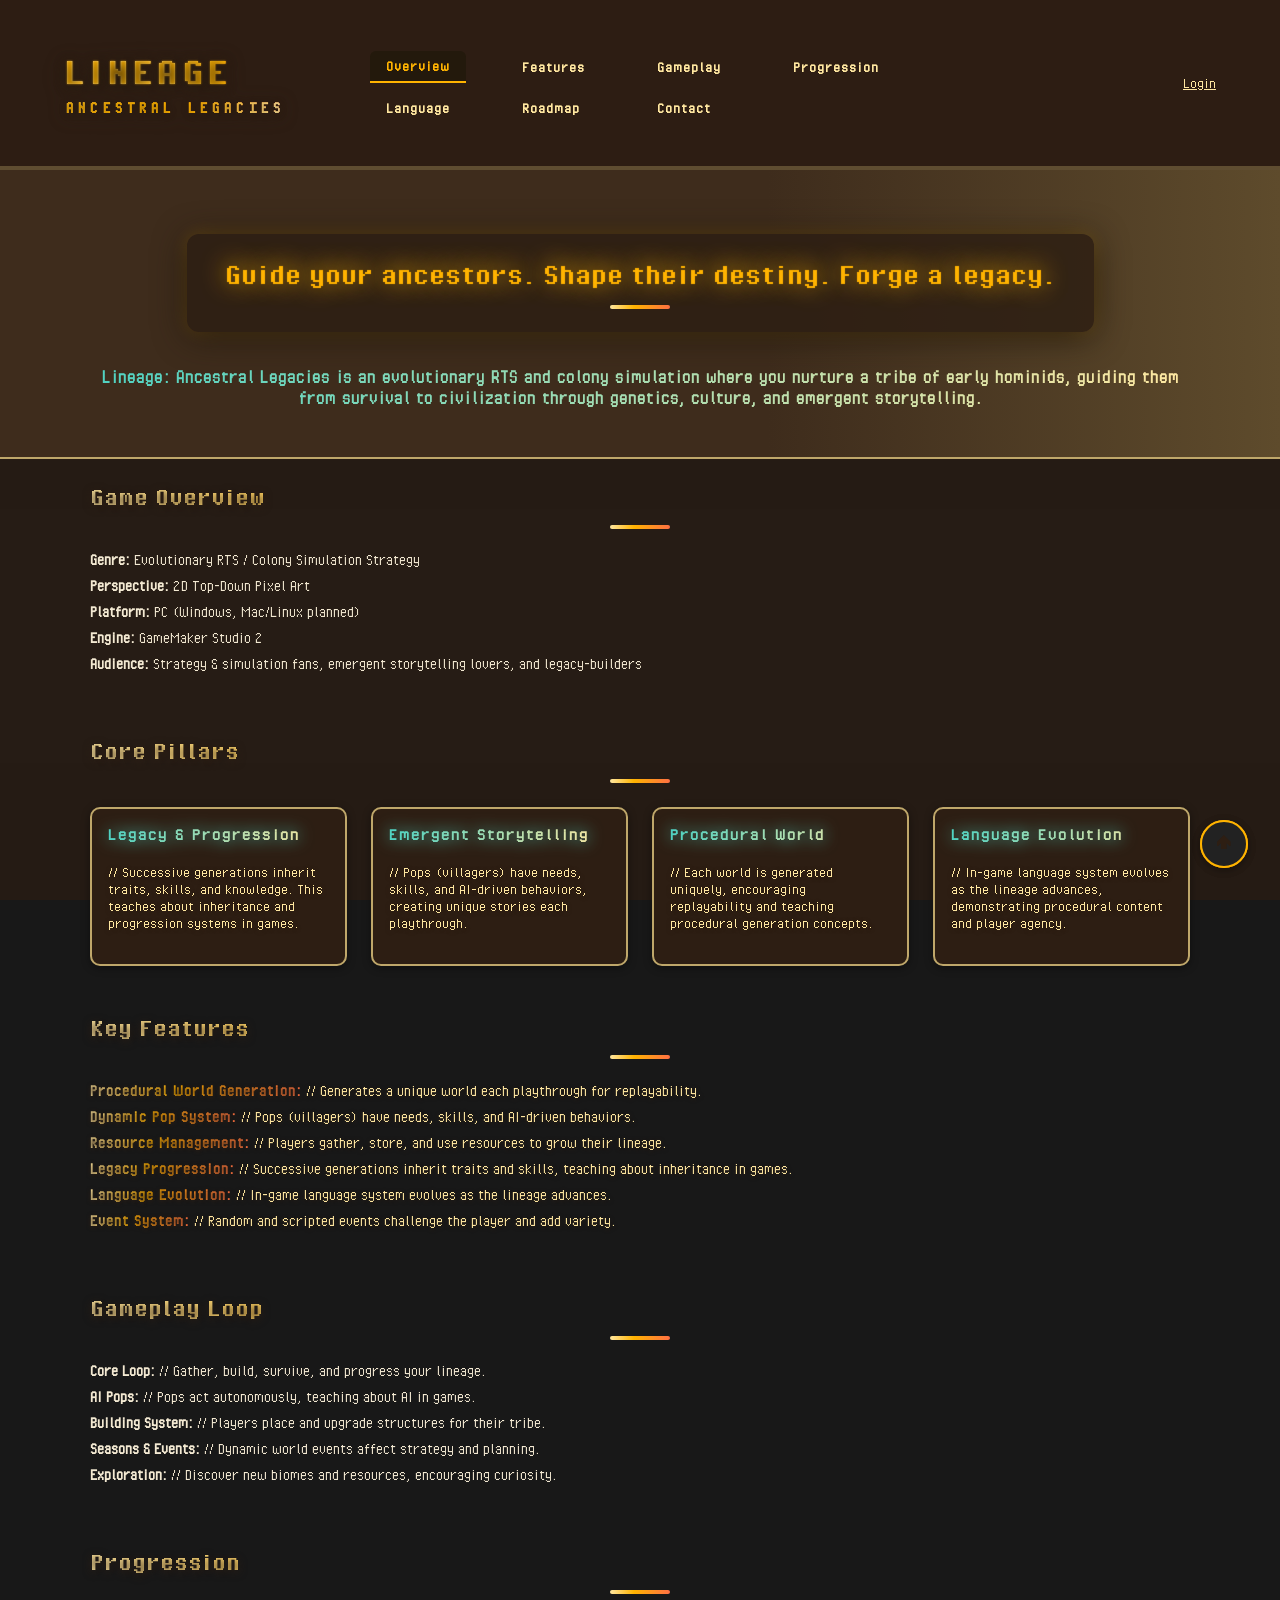
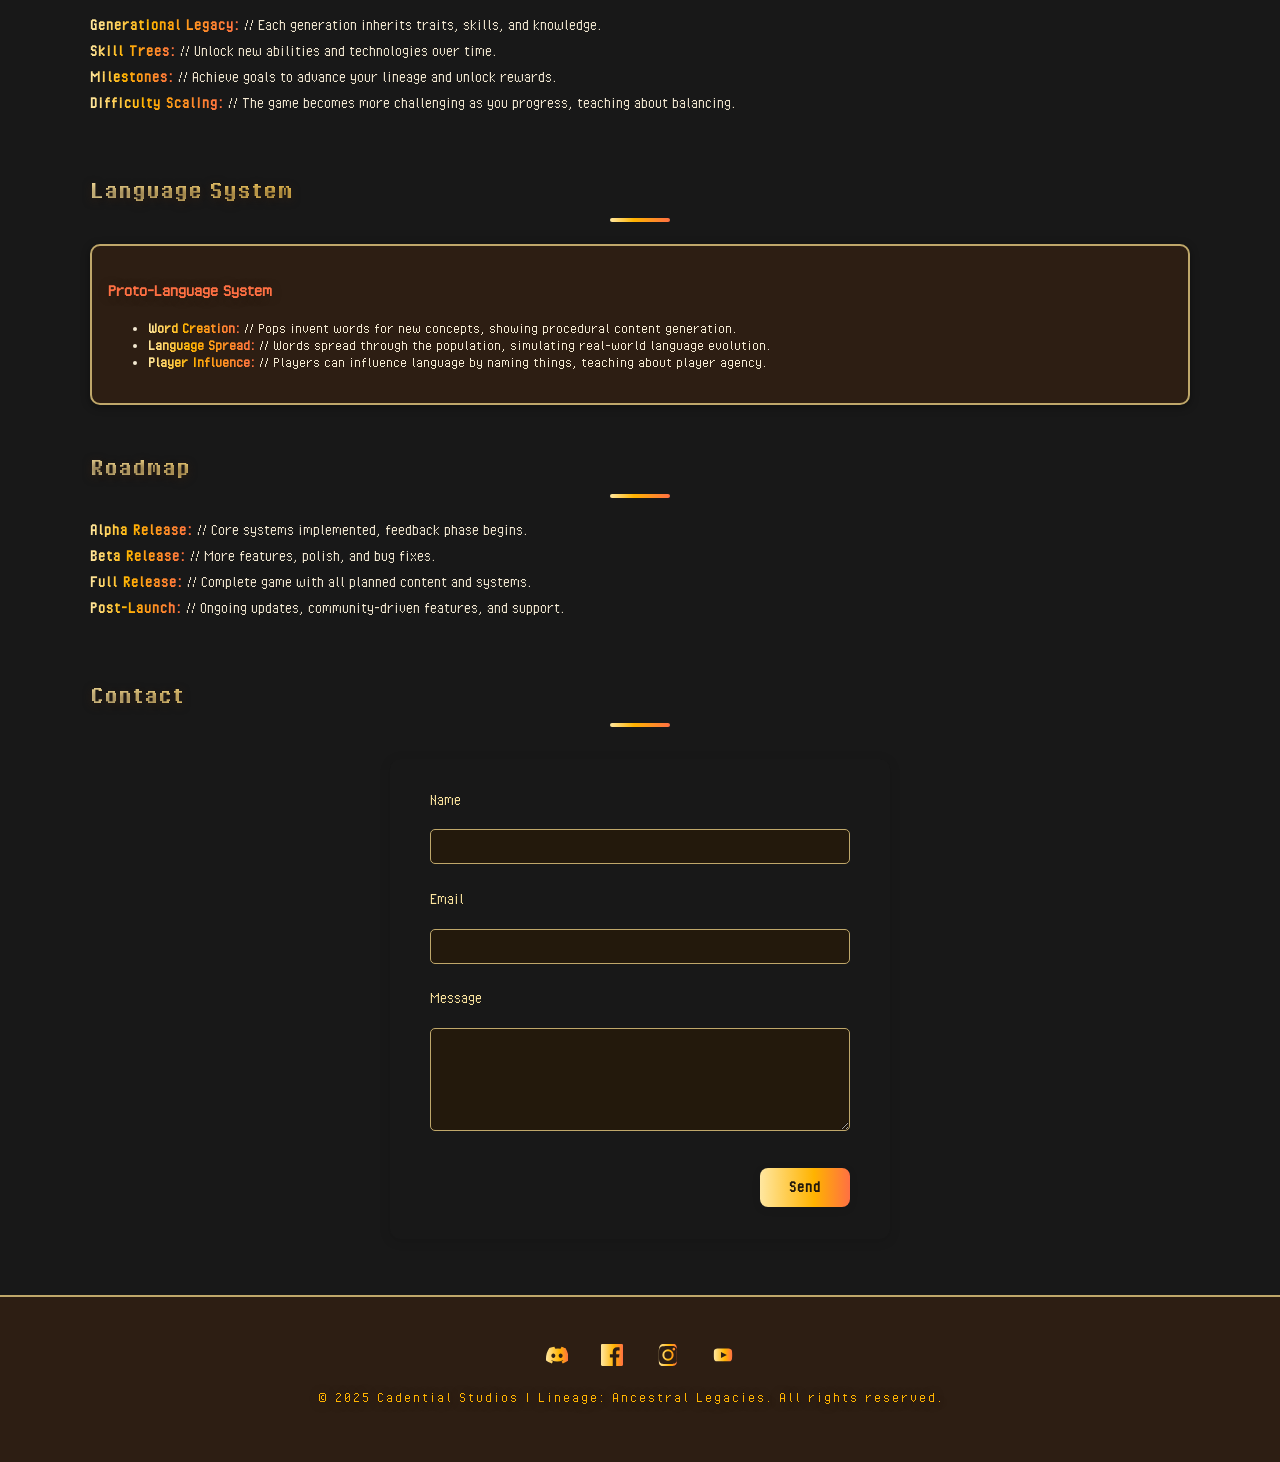
==== index.html @ dfd5a1bc "first commit" ====
<!DOCTYPE html>
<html lang="en">
<head>
    <meta charset="UTF-8">
    <meta name="viewport" content="width=device-width, initial-scale=1.0">
    <title>Lineage: Ancestral Legacies</title>
    <link rel="icon" type="image/x-icon" href="icon.ico">
    <link rel="stylesheet" href="style.css">
    <!-- All fonts are now loaded from the local fonts folder only. Removed Google Fonts. -->
    <!--
      @font-face rules in style.css load PixelOperator, PixelOperator-Bold, PixelOperatorMono, and PixelOperatorMono-Bold from /fonts/.
      No external fonts are used for consistency and offline support.
    -->
</head>
<body>
    <header>
        <div class="container header-flex header-animate" id="header-animate">
            <button id="nav-toggle" aria-label="Toggle navigation" class="nav-toggle header-animate-stagger" tabindex="0" style="display:none;">
                <span class="nav-toggle-bar"></span>
                <span class="nav-toggle-bar"></span>
                <span class="nav-toggle-bar"></span>
            </button>
            <h1 class="site-title-advanced header-animate-stagger">
                <span class="site-title-main">Lineage</span>
                <span class="site-title-sub">Ancestral Legacies</span>
            </h1>
            <nav id="main-nav" class="header-animate-stagger">
                <a href="index.html" id="nav-overview">Overview</a>
                <a href="features.html" id="nav-features">Features</a>
                <a href="gameplay.html" id="nav-gameplay">Gameplay</a>
                <a href="progression.html" id="nav-progression">Progression</a>
                <a href="language.html" id="nav-language">Language</a>
                <a href="roadmap.html" id="nav-roadmap">Roadmap</a>
                <a href="contact.html" id="nav-contact">Contact</a>
                <a href="admin.html" id="nav-admin" class="nav-link">Admin Center</a>
            </nav>
            <!-- Login/Account button, updated by JS based on session -->
            <div id="login-area" class="header-animate-stagger" style="margin-left:auto;"></div>
        </div>
    </header>
    <main>
        <section id="hero">
            <div class="container">
                <h2>Guide your ancestors. Shape their destiny. Forge a legacy.</h2>
                <p class="elevator-pitch">Lineage: Ancestral Legacies is an evolutionary RTS and colony simulation where you nurture a tribe of early hominids, guiding them from survival to civilization through genetics, culture, and emergent storytelling.</p>
            </div>
        </section>
        <section id="overview">
            <div class="container">
                <h2>Game Overview</h2>
                <ul class="game-info">
                    <li><strong>Genre:</strong> Evolutionary RTS / Colony Simulation Strategy</li>
                    <li><strong>Perspective:</strong> 2D Top-Down Pixel Art</li>
                    <li><strong>Platform:</strong> PC (Windows, Mac/Linux planned)</li>
                    <li><strong>Engine:</strong> GameMaker Studio 2</li>
                    <li><strong>Audience:</strong> Strategy & simulation fans, emergent storytelling lovers, and legacy-builders</li>
                </ul>
            </div>
        </section>
        <section id="pillars">
            <div class="container">
                <h2>Core Pillars</h2>
                <div class="pillars">
                    <div class="pillar">
                        <h3>Legacy & Progression</h3>
                        <p>// Successive generations inherit traits, skills, and knowledge. This teaches about inheritance and progression systems in games.</p>
                    </div>
                    <div class="pillar">
                        <h3>Emergent Storytelling</h3>
                        <p>// Pops (villagers) have needs, skills, and AI-driven behaviors, creating unique stories each playthrough.</p>
                    </div>
                    <div class="pillar">
                        <h3>Procedural World</h3>
                        <p>// Each world is generated uniquely, encouraging replayability and teaching procedural generation concepts.</p>
                    </div>
                    <div class="pillar">
                        <h3>Language Evolution</h3>
                        <p>// In-game language system evolves as the lineage advances, demonstrating procedural content and player agency.</p>
                    </div>
                </div>
            </div>
        </section>
        <section id="features-summary">
            <div class="container">
                <h2>Key Features</h2>
                <ul class="features-list">
                    <li><strong>Procedural World Generation:</strong> // Generates a unique world each playthrough for replayability.</li>
                    <li><strong>Dynamic Pop System:</strong> // Pops (villagers) have needs, skills, and AI-driven behaviors.</li>
                    <li><strong>Resource Management:</strong> // Players gather, store, and use resources to grow their lineage.</li>
                    <li><strong>Legacy Progression:</strong> // Successive generations inherit traits and skills, teaching about inheritance in games.</li>
                    <li><strong>Language Evolution:</strong> // In-game language system evolves as the lineage advances.</li>
                    <li><strong>Event System:</strong> // Random and scripted events challenge the player and add variety.</li>
                </ul>
            </div>
        </section>
        <section id="gameplay-summary">
            <div class="container">
                <h2>Gameplay Loop</h2>
                <ul class="game-info">
                    <li><strong>Core Loop:</strong> // Gather, build, survive, and progress your lineage.</li>
                    <li><strong>AI Pops:</strong> // Pops act autonomously, teaching about AI in games.</li>
                    <li><strong>Building System:</strong> // Players place and upgrade structures for their tribe.</li>
                    <li><strong>Seasons & Events:</strong> // Dynamic world events affect strategy and planning.</li>
                    <li><strong>Exploration:</strong> // Discover new biomes and resources, encouraging curiosity.</li>
                </ul>
            </div>
        </section>
        <section id="progression-summary">
            <div class="container">
                <h2>Progression</h2>
                <ul class="progression-list">
                    <li><strong>Generational Legacy:</strong> // Each generation inherits traits, skills, and knowledge.</li>
                    <li><strong>Skill Trees:</strong> // Unlock new abilities and technologies over time.</li>
                    <li><strong>Milestones:</strong> // Achieve goals to advance your lineage and unlock rewards.</li>
                    <li><strong>Difficulty Scaling:</strong> // The game becomes more challenging as you progress, teaching about balancing.</li>
                </ul>
            </div>
        </section>
        <section id="language-summary">
            <div class="container">
                <h2>Language System</h2>
                <div id="language-demo">
                    <h3>Proto-Language System</h3>
                    <ul id="proto-words-list">
                        <li><strong>Word Creation:</strong> // Pops invent words for new concepts, showing procedural content generation.</li>
                        <li><strong>Language Spread:</strong> // Words spread through the population, simulating real-world language evolution.</li>
                        <li><strong>Player Influence:</strong> // Players can influence language by naming things, teaching about player agency.</li>
                    </ul>
                </div>
            </div>
        </section>
        <section id="roadmap-summary">
            <div class="container">
                <h2>Roadmap</h2>
                <ul class="roadmap-list">
                    <li><strong>Alpha Release:</strong> // Core systems implemented, feedback phase begins.</li>
                    <li><strong>Beta Release:</strong> // More features, polish, and bug fixes.</li>
                    <li><strong>Full Release:</strong> // Complete game with all planned content and systems.</li>
                    <li><strong>Post-Launch:</strong> // Ongoing updates, community-driven features, and support.</li>
                </ul>
            </div>
        </section>
        <section id="contact-summary">
            <div class="container">
                <h2>Contact</h2>
                <form class="contact-form" method="POST" enctype="multipart/form-data" autocomplete="on">
                    <!-- The action is now handled by JS for AJAX submission. -->
                    <label for="name">Name</label>
                    <input type="text" id="name" name="name" required>
                    <label for="email">Email</label>
                    <input type="email" id="email" name="email" required>
                    <label for="message">Message</label>
                    <textarea id="message" name="message" rows="5" required></textarea>
                    <button type="submit">Send</button>
                </form>
                <!-- Thank you message will be injected here by JS -->
            </div>
        </section>
    </main>
    <!--
        The main page now shows a summary of all sections for easy overview and navigation.
        Each section is commented for learning, and links to full details are in the nav bar.
    -->
    <footer>
        <div class="container">
            <div class="social-row">
                <a href="https://discord.gg/" class="social-btn" title="Discord" target="_blank" rel="noopener">
                    <svg viewBox="0 0 24 24" class="social-icon"><defs><linearGradient id="grad1" x1="0%" y1="0%" x2="100%" y2="0%"><stop offset="0%" stop-color="#ffe7a0"/><stop offset="60%" stop-color="#ffb300"/><stop offset="100%" stop-color="#ff7043"/></linearGradient></defs><path fill="url(#grad1)" d="M20.317 4.369A19.791 19.791 0 0 0 16.885 3.1a.074.074 0 0 0-.079.037c-.34.607-.719 1.396-.984 2.013a18.524 18.524 0 0 0-5.59 0 12.51 12.51 0 0 0-.995-2.013.077.077 0 0 0-.079-.037A19.736 19.736 0 0 0 3.677 4.369a.069.069 0 0 0-.032.027C.533 9.09-.32 13.579.099 18.021a.082.082 0 0 0 .031.056c2.104 1.548 4.13 2.489 6.122 3.115a.077.077 0 0 0 .084-.027c.472-.65.893-1.34 1.248-2.066a.076.076 0 0 0-.041-.104c-.671-.253-1.31-.558-1.927-.892a.077.077 0 0 1-.008-.128c.13-.098.26-.2.384-.304a.074.074 0 0 1 .077-.01c4.053 1.852 8.428 1.852 12.444 0a.075.075 0 0 1 .078.009c.124.104.254.206.384.304a.077.077 0 0 1-.006.128 12.298 12.298 0 0 1-1.928.892.076.076 0 0 0-.04.105c.36.726.78 1.416 1.247 2.066a.076.076 0 0 0 .084.028c1.993-.626 4.019-1.567 6.123-3.115a.077.077 0 0 0 .03-.055c.5-5.177-.838-9.637-3.285-13.625a.061.061 0 0 0-.03-.028zM8.02 15.331c-1.183 0-2.157-1.085-2.157-2.419 0-1.333.955-2.418 2.157-2.418 1.21 0 2.175 1.094 2.157 2.418 0 1.334-.955 2.419-2.157 2.419zm7.974 0c-1.183 0-2.157-1.085-2.157-2.419 0-1.333.955-2.418 2.157-2.418 1.21 0 2.175 1.094 2.157 2.418 0 1.334-.947 2.419-2.157 2.419z"/></svg>
                </a>
                <a href="https://facebook.com/" class="social-btn" title="Facebook" target="_blank" rel="noopener">
                    <svg viewBox="0 0 24 24" class="social-icon"><defs><linearGradient id="gradfb" x1="0%" y1="0%" x2="100%" y2="0%"><stop offset="0%" stop-color="#ffe7a0"/><stop offset="60%" stop-color="#ffb300"/><stop offset="100%" stop-color="#ff7043"/></linearGradient></defs><path fill="url(#gradfb)" d="M22.675 0h-21.35C.595 0 0 .592 0 1.326v21.348C0 23.408.595 24 1.325 24h11.495v-9.294H9.692v-3.622h3.128V8.413c0-3.1 1.893-4.788 4.659-4.788 1.325 0 2.463.099 2.797.143v3.24l-1.918.001c-1.504 0-1.797.715-1.797 1.763v2.313h3.587l-.467 3.622h-3.12V24h6.116C23.406 24 24 23.408 24 22.674V1.326C24 .592 23.406 0 22.675 0"/></svg>
                </a>
                <a href="https://instagram.com/" class="social-btn" title="Instagram" target="_blank" rel="noopener">
                    <svg viewBox="0 0 24 24" class="social-icon"><defs><linearGradient id="gradig" x1="0%" y1="0%" x2="100%" y2="0%"><stop offset="0%" stop-color="#ffe7a0"/><stop offset="60%" stop-color="#ffb300"/><stop offset="100%" stop-color="#ff7043"/></linearGradient></defs><path fill="url(#gradig)" d="M12 2.163c3.204 0 3.584.012 4.85.07 1.366.062 2.633.334 3.608 1.308.974.974 1.246 2.242 1.308 3.608.058 1.266.069 1.646.069 4.85s-.012 3.584-.07 4.85c-.062 1.366-.334 2.633-1.308 3.608-.974.974-2.242 1.246-3.608 1.308-1.266.058-1.646.069-4.85.069s-3.584-.012-4.85-.07c-1.366-.062-2.633-.334-3.608-1.308-.974-.974-1.246-2.242-1.308-3.608C2.175 15.647 2.163 15.267 2.163 12s.012-3.584.07-4.85c.058-1.366.291-2.394 1.271-3.374.98-.98 2.092-1.213 3.374-1.271C8.416 2.175 8.796 2.163 12 2.163zm0-2.163C8.741 0 8.332.014 7.052.072 5.771.13 4.659.363 3.678 1.344c-.98.98-1.213 2.092-1.271 3.374C2.014 5.741 2 6.151 2 12c0 5.849.014 6.259.072 7.539.058 1.282.291 2.394 1.271 3.374.98.98 2.092 1.213 3.374 1.271C8.259 23.986 8.669 24 12 24s3.741-.014 4.921-.072c1.282-.058 2.394-.291 3.374-1.271.98-.98 1.213-2.092 1.271-3.374.058-1.28.072-1.69.072-7.539 0-5.849-.014-6.259-.072-7.539-.058-1.282-.291-2.394-1.271-3.374-.98-.98-2.092-1.213-3.374-1.271C15.259.014 14.849 0 12 0zm0 5.838a6.162 6.162 0 1 0 0 12.324 6.162 6.162 0 0 0 0-12.324zm0 10.162a3.999 3.999 0 1 1 0-7.998 3.999 3.999 0 0 1 0 7.998zm6.406-11.845a1.44 1.44 0 1 0 0 2.88 1.44 1.44 0 0 0 0-2.88z"/></svg>
                </a>
                <a href="https://youtube.com/" class="social-btn" title="YouTube" target="_blank" rel="noopener">
                    <svg viewBox="0 0 24 24" class="social-icon"><defs><linearGradient id="grad3" x1="0%" y1="0%" x2="100%" y2="0%"><stop offset="0%" stop-color="#ffe7a0"/><stop offset="60%" stop-color="#ffb300"/><stop offset="100%" stop-color="#ff7043"/></linearGradient></defs><path fill="url(#grad3)" d="M21.8 8.001s-.2-1.4-.8-2c-.7-.8-1.5-.8-1.9-.9C16.1 5 12 5 12 5h-.1s-4.1 0-7.1.1c-.4 0-1.2.1-1.9.9-.6.6-.8 2-.8 2S2 9.6 2 11.2v1.6c0 1.6.2 3.2.2 3.2s.2 1.4.8 2c.7.8 1.7.8 2.1.9 1.5.1 6.9.1 6.9.1s4.1 0 7.1-.1c.4 0 1.2-.1 1.9-.9.6-.6.8-2 .8-2s.2-1.6.2-3.2v-1.6c0-1.6-.2-3.2-.2-3.2zM9.8 15.3V8.7l6.4 3.3-6.4 3.3z"/></svg>
                </a>
            </div>
            <p>&copy; 2025 Cadential Studios | Lineage: Ancestral Legacies. All rights reserved. <span id="site-version" class="site-version"></span></p>
        </div>
    </footer>
    <button id="back-to-top" title="Back to top" aria-label="Back to top">
        <span class="back-to-top-arrow">&#8593;</span>
    </button>
    <script src="script.js"></script>
    <script>
    // Redirect subdomains to their respective pages for clean subdomain navigation
    // This allows features.lineagegame.com to go directly to features.html, etc.
    const subdomainMap = {
        'features': 'features.html',
        'gameplay': 'gameplay.html',
        'progression': 'progression.html',
        'language': 'language.html',
        'roadmap': 'roadmap.html'
    };
    const hostParts = window.location.hostname.split('.');
    // Only redirect if on a subdomain (not www or root)
    if (hostParts.length > 2) {
        const sub = hostParts[0].toLowerCase();
        if (subdomainMap[sub]) {
            // Use relative path for GitHub Pages compatibility
            window.location.href = '/' + subdomainMap[sub];
        }
    }

    // Inject version number from package.json into the footer
    // Using a placeholder span with id 'site-version' for dynamic version injection
    fetch('package.json')
        .then(response => response.json())
        .then(data => {
            const version = data.version;
            document.getElementById('site-version').innerText = `v${version}`;
        })
        .catch(error => {
            console.error('Error loading version:', error);
            document.getElementById('site-version').innerText = ''; // Fallback in case of error
        });
    </script>
</body>
</html>
---- style.css ----
@font-face {
    font-family: 'PixelOperator';
    src: url('fonts/PixelOperator.ttf') format('truetype');
    font-weight: normal;
    font-style: normal;
}
@font-face {
    font-family: 'PixelOperator-Bold';
    src: url('fonts/PixelOperator-Bold.ttf') format('truetype');
    font-weight: bold;
    font-style: normal;
}
@font-face {
    font-family: 'PixelOperatorMono';
    src: url('fonts/PixelOperatorMono.ttf') format('truetype');
    font-weight: normal;
    font-style: normal;
}
@font-face {
    font-family: 'PixelOperatorMono-Bold';
    src: url('fonts/PixelOperatorMono-Bold.ttf') format('truetype');
    font-weight: bold;
    font-style: normal;
}

body {
    font-family: 'PixelOperator', 'Roboto', Arial, sans-serif;
    background: #181818;
    color: #f3e9d2;
    margin: 0;
    padding: 0;
}
header {
    background: #2d1e13;
    border-bottom: 4px solid #bfa76a;
    padding: 0.5rem 0;
}
header::before {
    content: '';
    position: absolute;
    top: 0; left: 0; right: 0; bottom: 0;
    background: rgba(45, 30, 19, 0.65); /* semi-transparent overlay for readability */
    pointer-events: none;
    z-index: 0;
}
header > .container {
    position: relative;
    z-index: 1;
}
header h1 {
    font-family: 'PixelOperator-Bold', Arial, sans-serif;
    font-size: 2.5rem;
    margin: 0;
    color: #ffe7a0;
    letter-spacing: 2px;
}
section h2 {
    font-family: 'PixelOperator-Bold', Arial, sans-serif;
    font-size: 1.7rem;
    color: #ffe7a0;
    margin-top: 0;
}
.pillar h3, nav, button, footer {
    font-family: 'PixelOperator', Arial, sans-serif;
    letter-spacing: 1px;
}
nav {
    margin-top: 0.5rem;
}
nav a {
    font-family: 'PixelOperator', Arial, sans-serif;
    color: #ffe7a0;
    text-decoration: none;
    margin: 0 1rem;
    font-weight: bold;
    transition: color 0.2s;
}
nav a:hover {
    color: #bfa76a;
}
nav a.active {
    color: #ffb300;
    border-bottom: 2px solid #ffb300;
    background: #23190c;
    border-radius: 6px 6px 0 0;
    /* Visually highlight the active nav link for clarity on all devices */
}
.container {
    max-width: 1100px; /* Was 900px, now wider for a more open layout */
    margin: 0 auto;
    padding-left: 5vw; /* 5% padding from the edge for desktop, matches header */
    padding-right: 5vw;
    padding-top: 1.5rem;
    padding-bottom: 1.5rem;
}
@media (max-width: 900px) {
    .container {
        padding-left: 2vw;
        padding-right: 2vw;
    }
}
#hero {
    background: linear-gradient(90deg, #3e2c1c 60%, #5e4b2c 100%);
    border-bottom: 2px solid #bfa76a;
    text-align: center;
    padding: 2.5rem 0 1.5rem 0;
}
#hero h2 {
  font-size: 2rem;
  color: #ffe7a0;
  margin-bottom: 1rem;
  text-shadow: 0 2px 1px #ffb300, 0 0px 25px #ffb300;
  border-radius: 12px;
  box-shadow: 0 4px 32px 0 #23190c, 0 0 16px 0 #ff000044;
  font-family: 'PixelOperator-Bold', Arial, sans-serif;
  animation: heroGlow 2.2s infinite alternate;
  transition: text-shadow 10s, box-shadow 1s;
  padding: 0.7em 1.2em;
  display: inline-block;
}
@keyframes heroGlow {
  0% {
    text-shadow: 0 2px 12px #23190c, 0 0 2px #ffb300, 0 0 8px #ffe7a0;
    box-shadow: 0 4px 32px 0 #23190c, 0 0 16px 0 #ffb30044;
  }
  100% {
    text-shadow: 0 2px 18px #23190c, 0 0 12px #ffb300, 0 0 18px #ffe7a0;
    box-shadow: 0 8px 48px 0 #23190c, 0 0 32px 0 #ffb30066;
  }
}
.elevator-pitch {
    font-size: 1.2rem;
    color: #f3e9d2;
    margin-bottom: 0;
}
.game-info, .features-list, .progression-list, .roadmap-list {
    list-style: none;
    padding: 0;
}
.game-info li, .features-list li, .progression-list li, .roadmap-list li {
    margin-bottom: 0.5rem;
    font-size: 1.1rem;
}
.pillars {
    display: flex;
    flex-wrap: wrap;
    gap: 1.5rem;
    margin-top: 1.5rem;
}
.pillar {
    background: #2d1e13;
    border: 2px solid #bfa76a;
    border-radius: 10px;
    flex: 1 1 180px;
    padding: 1rem;
    min-width: 180px;
    box-shadow: 0 2px 8px #0006;
}
.pillar h3 {
    color: #ffe7a0;
    margin-top: 0;
}
#language-demo {
    margin-top: 1.2rem;
    background: #2d1e13;
    border: 2px solid #bfa76a;
    border-radius: 10px;
    padding: 1rem;
    box-shadow: 0 2px 8px #0006;
}
#language-demo.hidden {
    display: none;
}
button {
    font-family: 'PixelOperator', Arial, sans-serif;
    background: #bfa76a;
    color: #2d1e13;
    border: none;
    border-radius: 6px;
    padding: 0.6rem 1.2rem;
    font-size: 1rem;
    font-weight: bold;
    cursor: pointer;
    margin-top: 0.7rem;
    transition: background 0.2s;
}
button:hover {
    background: #ffe7a0;
}
footer {
    font-family: 'PixelOperator', Arial, sans-serif;
    background: #2d1e13;
    color: #bfa76a;
    text-align: center;
    padding: 1rem 0;
    border-top: 2px solid #bfa76a;
    margin-top: 2rem;
}
code, pre {
    font-family: 'PixelOperatorMono', 'PixelOperatorMono-Bold', monospace;
    background: #222;
    color: #ffe7a0;
    padding: 2px 6px;
    border-radius: 4px;
}
.site-version {
    color: #bfa76a;
    font-size: 0.95em;
    margin-left: 1.2em;
    opacity: 0.85;
    letter-spacing: 1px;
}

/* Accent colors */
:root {
  --accent-gold: #ffe7a0;
  --accent-orange: #ffb300;
  --accent-teal: #4fd2c2;
  --accent-red: #ff7043;
  --accent-gradient: linear-gradient(90deg, #ffe7a0 0%, #ffb300 40%, #ff7043 100%);
  --accent-gradient-teal: linear-gradient(90deg, #4fd2c2 0%, #ffe7a0 100%);
}

header h1 {
  color: var(--accent-gold);
  background: var(--accent-gradient);
  background-clip: text;
  -webkit-background-clip: text;
  -webkit-text-fill-color: transparent;
  filter: drop-shadow(0 2px 8px #2d1e13);
  animation: glowGold 2.5s infinite alternate;
}
@keyframes glowGold {
  0% { filter: drop-shadow(0 2px 8px #2d1e13) drop-shadow(0 0 8px #ffe7a0); }
  100% { filter: drop-shadow(0 2px 16px #2d1e13) drop-shadow(0 0 24px #ffb300); }
}

section h2 {
  background: var(--accent-gradient);
  background-clip: text;
  -webkit-background-clip: text;
  -webkit-text-fill-color: transparent;
  text-shadow: 0 2px 8px #2d1e13;
  position: relative;
}
section h2::after {
  content: '';
  display: block;
  width: 60px;
  height: 4px;
  margin: 0.5em auto 0 auto;
  background: var(--accent-gradient);
  border-radius: 2px;
  animation: accentBar 2s infinite alternate;
}
@keyframes accentBar {
  0% { width: 60px; opacity: 0.7; }
  100% { width: 120px; opacity: 1; }
}

.pillar h3 {
  background: var(--accent-gradient-teal);
  background-clip: text;
  -webkit-background-clip: text;
  -webkit-text-fill-color: transparent;
  letter-spacing: 2px;
  filter: drop-shadow(0 0 8px #4fd2c2);
}

.features-list li strong,
.progression-list li strong,
.roadmap-list li strong {
  background: var(--accent-gradient);
  background-clip: text;
  -webkit-background-clip: text;
  -webkit-text-fill-color: transparent;
  font-weight: bold;
  letter-spacing: 1px;
}
.features-list li {
  color: var(--accent-gold);
  text-shadow: 0 1px 4px #2d1e13;
}
.pillar p {
  color: var(--accent-gold);
  text-shadow: 0 1px 4px #2d1e13;
}
#hero h2 {
  background: none;
  box-shadow: none;
  border-radius: 0;
  padding: 0;
  display: block;
}
#hero h2 {
  background: rgba(45, 30, 19, 0.82);
  border-radius: 12px;
  box-shadow: 0 4px 32px 0 #23190c, 0 0 16px 0 #ffb30044;
  font-family: 'PixelOperator-Bold', Arial, sans-serif;
  animation: heroGlow 2.2s infinite alternate;
  transition: text-shadow 0.3s, box-shadow 0.3s;
  padding: 0.7em 1.2em;
  display: inline-block;
}
@keyframes heroGlow {
  0% {
    text-shadow: 0 2px 12px #23190c, 0 0 2px #ffb300, 0 0 8px #ffe7a0;
    box-shadow: 0 4px 32px 0 #23190c, 0 0 16px 0 #ffb30044;
  }
  100% {
    text-shadow: 0 2px 18px #23190c, 0 0 12px #ffb300, 0 0 18px #ffe7a0;
    box-shadow: 0 8px 48px 0 #23190c, 0 0 32px 0 #ffb30066;
  }
}
.elevator-pitch {
  background: var(--accent-gradient-teal);
  background-clip: text;
  -webkit-background-clip: text;
  -webkit-text-fill-color: transparent;
  font-weight: bold;
  letter-spacing: 1px;
}
#language-demo h3 {
  color: var(--accent-red);
  text-shadow: 0 1px 8px #2d1e13;
}
#proto-words-list .tribal-word {
  background: var(--accent-gradient-teal);
  background-clip: text;
  -webkit-background-clip: text;
  -webkit-text-fill-color: transparent;
  font-weight: bold;
}
#proto-words-list li strong {
  background: var(--accent-gradient);
  background-clip: text;
  -webkit-background-clip: text;
  -webkit-text-fill-color: transparent;
}
button, .btn {
  background: var(--accent-gradient);
  color: #2d1e13;
  font-weight: bold;
  border: none;
  border-radius: 6px;
  box-shadow: 0 2px 8px #0006;
  background-size: 200% 100%;
  background-position: left;
  transition: background-position 0.4s, background 0.2s, color 0.2s, transform 0.15s;
}
button:hover, .btn:hover {
  background-position: right;
  background: var(--accent-gradient-teal);
  color: #222;
  transform: translateY(-2px) scale(1.04);
}
footer {
  color: var(--accent-orange);
  text-shadow: 0 1px 8px #2d1e13;
  letter-spacing: 2px;
}

/* Fade-in for sections */
section {
  opacity: 0;
  transform: translateY(40px);
  transition: opacity 0.8s cubic-bezier(.4,0,.2,1), transform 0.8s cubic-bezier(.4,0,.2,1);
}
section.visible {
  opacity: 1;
  transform: translateY(0);
}

/* Hero text pop-in */
#hero h2, #hero .elevator-pitch {
  opacity: 0;
  transform: scale(0.95);
  animation: heroPop 1.2s cubic-bezier(.4,0,.2,1) forwards;
}
#hero h2 { animation-delay: 0.1s; }
#hero .elevator-pitch { animation-delay: 0.5s; }

@keyframes heroPop {
  to { opacity: 1; transform: scale(1);}
}

/* Navigation underline animation */
nav a {
  position: relative;
  transition: color 0.2s;
}
nav a::after {
  content: '';
  position: absolute;
  left: 0; right: 0; bottom: -2px;
  height: 2px;
  background: #bfa76a;
  transform: scaleX(0);
  transition: transform 0.3s cubic-bezier(.4,0,.2,1);
  transform-origin: left;
}
nav a:hover::after, nav a:focus::after {
  transform: scaleX(1);
}

/* Button hover effect */
button, .btn {
  transition: background 0.2s, color 0.2s, transform 0.15s;
  cursor: pointer;
}
button:hover, .btn:hover {
  background: #bfa76a;
  color: #222;
  transform: translateY(-2px) scale(1.04);
}

/* Pillar card hover */
.pillars .pillar {
  transition: transform 0.2s, box-shadow 0.2s;
}
.pillars .pillar:hover {
  transform: translateY(-6px) scale(1.03);
  box-shadow: 0 8px 24px rgba(0,0,0,0.18);
}

/* Back to top button */
#back-to-top {
  position: fixed;
  right: 2rem;
  bottom: 2rem;
  width: 48px;
  height: 48px;
  background: #222;
  border: 2px solid #ffb300;
  border-radius: 50%;
  display: flex;
  align-items: center;
  justify-content: center;
  z-index: 1000;
  cursor: pointer;
  box-shadow: 0 2px 8px rgba(0,0,0,0.2);
  transition: background 0.2s, border 0.2s;
}
#back-to-top:hover {
    background: #ffb300;
    border-color: #ffe7a0;
}
.back-to-top-arrow {
  display: flex;
  align-items: center;
  justify-content: center;
  width: 100%;
  height: 100%;
  line-height: 1;
  font-size: 2rem;
  /* Hide text arrow, show SVG below */
  color: transparent;
  position: relative;
}
.back-to-top-arrow svg {
  width: 32px;
  height: 32px;
  display: block;
  filter: drop-shadow(0 2px 8px #23190c);
  image-rendering: pixelated;
}

/* Header Flex Layout for Login/Account and Hamburger */
.header-flex {
    display: flex;
    align-items: center;
    justify-content: flex-start;
    gap: 6vw; /* Increased gap for more space between title and nav (was 1rem) */
    position: relative;
}

#main-nav {
    display: grid;
    grid-template-columns: repeat(4, auto); /* 4 buttons per row */
    gap: 0.5rem 1.5rem; /* column gap, row gap */
    row-gap: 0.25rem; /* reduce vertical gap by about 10px (was 0.75rem) */
    justify-content: center;
    align-items: center;
    padding-top: 0.5rem;
    padding-bottom: 0.5rem;
}

#main-nav a {
    /* Add extra vertical padding for better touch targets and spacing */
    padding: 0.4em 1em;
    margin: 0.2em 0.5em;
    display: inline-block;
}

/* Nav button entrance animation (staggered) */
#main-nav .nav-entrance {
  opacity: 0;
  transform: translateY(-18px) scale(0.98);
  transition: opacity 0.6s cubic-bezier(.4,0,.2,1), transform 0.6s cubic-bezier(.4,0,.2,1);
}
#main-nav .nav-entrance.nav-entrance-in {
  opacity: 1;
  transform: translateY(0) scale(1);
}

@media (max-width: 900px) {
    .header-flex {
        flex-wrap: wrap;
        flex-direction: row;
    }
    #main-nav {
        grid-template-columns: repeat(2, auto); /* 2 per row on smaller screens */
        row-gap: 0.2rem;
        margin-top: 0.5rem;
    }
    #main-nav a {
        padding: 0.5em 1em;
        margin: 0.2em 0.2em;
    }
    #login-area {
        margin-left: 0.7em; /* Less space on mobile, but still some separation */
        margin-top: 0.5rem;
        width: 100%;
        justify-content: flex-end;
        align-items: flex-end;
    }
}

/* Center the arrow in the back-to-top button */
#back-to-top {
    position: fixed;
    bottom: 2rem;
    right: 2rem;
    width: 48px;
    height: 48px;
    background: #222;
    border: 2px solid #ffb300;
    border-radius: 50%;
    display: flex;
    align-items: center;
    justify-content: center;
    z-index: 1000;
    cursor: pointer;
    box-shadow: 0 2px 8px rgba(0,0,0,0.2);
    transition: background 0.2s, border 0.2s;
}
#back-to-top:hover {
    background: #ffb300;
    border-color: #ffe7a0;
}
.back-to-top-arrow {
  display: flex;
  align-items: center;
  justify-content: center;
  width: 100%;
  height: 100%;
  line-height: 1;
  font-size: 2rem;
  /* Hide text arrow, show SVG below */
  color: transparent;
  position: relative;
}
.back-to-top-arrow svg {
  width: 32px;
  height: 32px;
  display: block;
  filter: drop-shadow(0 2px 8px #23190c);
  image-rendering: pixelated;
}

/* Social buttons in footer */
.social-row {
    display: flex;
    gap: 1.2rem;
    align-items: center;
    justify-content: center;
    margin-bottom: 0.5rem;
}
.social-btn {
    display: flex;
    align-items: center;
    justify-content: center;
    width: 36px;
    height: 36px;
    background: none;
    border: none;
    border-radius: 50%;
    transition: background 0.2s;
    padding: 0;
    cursor: pointer;
}
.social-btn:hover {
    background: #ffb30022;
}
.social-icon {
    width: 22px;
    height: 22px;
    display: block;
}

@media (max-width: 600px) {
    .social-row {
        gap: 0.7rem;
    }
    .social-btn {
        width: 30px;
        height: 30px;
    }
    .social-icon {
        width: 18px;
        height: 18px;
    }
}

/* CONTACT PAGE LAYOUT FIXES */
.contact-form {
    display: flex;
    flex-direction: column;
    align-items: flex-start;
    max-width: 420px;
    margin: 2rem auto 0 auto;
    padding: 2rem 2.5rem 2rem 2.5rem;
    background: #181818;
    border-radius: 10px;
    box-shadow: 0 2px 12px rgba(0,0,0,0.12);
    gap: 1.1rem;
}
.contact-form label {
    font-family: 'PixelOperator', Arial, sans-serif;
    font-size: 1.1rem;
    margin-bottom: 0.2rem;
    color: #ffe7a0;
}
.contact-form input,
.contact-form textarea {
    width: 100%;
    font-family: 'PixelOperator', Arial, sans-serif;
    font-size: 1rem;
    padding: 0.5rem;
    border-radius: 5px;
    border: 1px solid #bfa76a;
    background: #23190c;
    color: #ffe7a0;
    margin-bottom: 0.5rem;
    box-sizing: border-box;
}
.contact-form textarea {
    min-height: 100px;
    resize: vertical;
}
.contact-form button {
    align-self: flex-end;
    min-width: 90px;
    padding: 0.6em 1.2em;
    font-size: 1.1rem;
    border-radius: 8px;
    background: linear-gradient(90deg, #ffe7a0 0%, #ffb300 60%, #ff7043 100%);
    color: #23190c;
    border: none;
    font-family: 'PixelOperator', Arial, sans-serif;
    font-weight: bold;
    cursor: pointer;
    box-shadow: 0 2px 8px rgba(0,0,0,0.10);
    transition: background 0.2s, color 0.2s;
}
.contact-form button:hover {
    background: #ffb300;
    color: #fff;
}
@media (max-width: 700px) {
    .contact-form {
        max-width: 98vw;
        padding: 1.2rem 0.7rem;
    }
}
@media (max-width: 500px) {
    .contact-form {
        padding: 0.7rem 0.2rem;
    }
}

/* Hamburger menu button styles */
.nav-toggle {
    display: none;
    flex-direction: column;
    justify-content: center;
    align-items: center;
    width: 44px;
    height: 44px;
    background: none;
    border: none;
    cursor: pointer;
    z-index: 1001;
    margin-right: 1rem;
}
.nav-toggle-bar {
    width: 28px;
    height: 4px;
    background: #ffe7a0;
    margin: 3px 0;
    border-radius: 2px;
    transition: 0.3s;
}

/* Hamburger animation when open */
.nav-toggle.open .nav-toggle-bar:nth-child(1) {
    transform: translateY(7px) rotate(45deg);
}
.nav-toggle.open .nav-toggle-bar:nth-child(2) {
    opacity: 0;
}
.nav-toggle.open .nav-toggle-bar:nth-child(3) {
    transform: translateY(-7px) rotate(-45deg);
}

/* Mobile nav menu styles */
@media (max-width: 900px) {
    .nav-toggle {
        display: flex;
    }
    #main-nav {
        position: fixed;
        top: 0;
        left: -260px;
        width: 220px;
        height: 100vh;
        background: #2d1e13ee;
        box-shadow: 2px 0 16px #0008;
        flex-direction: column;
        align-items: flex-start;
        justify-content: flex-start;
        padding: 2.5rem 1.2rem 1.2rem 1.2rem;
        gap: 1.2rem;
        z-index: 1000;
        transition: left 0.35s cubic-bezier(.4,0,.2,1);
        grid-template-columns: 1fr;
        row-gap: 1.2rem;
    }
    #main-nav.open {
        left: 0;
    }
    #main-nav a {
        margin: 0.4em 0;
        font-size: 1.2rem;
        width: 100%;
        display: block;
    }
    .header-flex {
        flex-wrap: nowrap;
    }
}

/* Hide nav menu when not open on mobile */
@media (max-width: 900px) {
    #main-nav {
        pointer-events: none;
    }
    #main-nav.open {
        pointer-events: auto;
    }
}

/* Enhanced Account nav-link (username) styling for home screen - refined for text-fit */
.account-nav-link {
  color: #ffe7a0;
  font-weight: bold;
  background: linear-gradient(90deg, rgba(255,231,160,0.12) 0%, rgba(255,179,0,0.10) 100%);
  border-radius: 999px; /* Fully rounded, always fits text */
  padding: 0.18em 0.85em; /* Tighter vertical, moderate horizontal for text-fit */
  margin-left: 0.5em;
  letter-spacing: 0.03em;
  box-shadow: 0 1px 8px 0 rgba(255,179,0,0.08);
  border: 1.5px solid rgba(255,231,160,0.18);
  transition: color 0.2s, text-shadow 0.2s, background 0.25s, border 0.25s, box-shadow 0.25s;
  text-shadow: 0 1px 2px #23190c44;
  cursor: pointer;
  position: relative;
  z-index: 1;
  display: inline-block;
  line-height: 1.1;
  min-width: 0;
  min-height: 0;
  text-decoration: none; /* Remove underline */
}
.account-nav-link:hover, .account-nav-link:focus {
  color: #ffb300;
  background: linear-gradient(90deg, rgba(255,179,0,0.18) 0%, rgba(255,231,160,0.22) 100%);
  text-shadow: 0 0 8px #ffb300, 0 0 2px #ffe7a0;
  border: 1.5px solid #ffb300;
  box-shadow: 0 2px 16px 0 #ffb30044;
  outline: none;
}
.account-nav-link::before {
  content: '';
  display: block;
  position: absolute;
  left: 0; top: 0; right: 0; bottom: 0;
  border-radius: 999px;
  background: linear-gradient(90deg, rgba(255,231,160,0.08) 0%, rgba(255,179,0,0.08) 100%);
  z-index: -1;
  transition: opacity 0.25s;
  opacity: 1;
}
.account-nav-link:hover::before, .account-nav-link:focus::before {
  opacity: 0.7;
}
.site-title-advanced {
  display: flex;
  flex-direction: column;
  align-items: flex-start;
  font-family: 'PixelOperator-Bold', 'PixelOperator', Arial, sans-serif;
  margin: 0;
  line-height: 1.1;
  letter-spacing: 0.04em;
}
.site-title-main {
  font-size: 2.6rem;
  color: #ffe7a0;
  text-shadow: 0 2px 12px #23190c, 0 0 2px #ffb300;
  font-weight: 900;
  letter-spacing: 0.08em;
  text-transform: uppercase;
  margin-bottom: 0.08em;
  background: linear-gradient(90deg, #ffe7a0 60%, #ffb300 100%);
  -webkit-background-clip: text;
  -webkit-text-fill-color: transparent;
  background-clip: text;
  transition: text-shadow 0.3s, color 0.3s, transform 0.25s;
  cursor: pointer;
}
.site-title-main:hover, .site-title-main:focus {
  /* Gold glow, slight scale, and shimmer for visual impact */
  color: #fffbe7;
  text-shadow: 0 0 24px #ffe7a0, 0 0 8px #ffb300, 0 2px 16px #2d1e13;
  transform: scale(1.06) rotate(-1deg);
  background: linear-gradient(90deg, #ffe7a0 60%, #ffb300 100%, #ff7043 120%);
  -webkit-background-clip: text;
  -webkit-text-fill-color: transparent;
  background-clip: text;
  animation: shimmerGold 1.2s linear infinite;
}
@keyframes shimmerGold {
  0% { background-position: 0% 50%; }
  100% { background-position: 100% 50%; }
}

.site-title-sub {
  font-size: 1.1rem;
  color: #ffb300;
  font-family: 'PixelOperatorMono', 'PixelOperator', Arial, sans-serif;
  font-weight: 600;
  letter-spacing: 0.18em;
  margin-left: 0.12em;
  text-shadow: 0 1px 6px #23190c99;
  text-transform: uppercase;
  background: linear-gradient(90deg, #ffb300 60%, #ffe7a0 100%);
  -webkit-background-clip: text;
  -webkit-text-fill-color: transparent;
  background-clip: text;
  transition: text-shadow 0.3s, color 0.3s, letter-spacing 0.2s, transform 0.25s;
  cursor: pointer;
}
.site-title-sub:hover, .site-title-sub:focus {
  /* Teal/orange glow, letter spacing, and gentle bounce (less bouncy) */
  color: #ffe7a0;
  text-shadow: 0 0 16px #4fd2c2, 0 0 8px #ffb300, 0 1px 12px #23190c99;
  letter-spacing: 0.22em;
  transform: scale(1.05) rotate(1deg);
  background: linear-gradient(90deg, #4fd2c2 0%, #ffb300 60%, #ffe7a0 100%);
  -webkit-background-clip: text;
  -webkit-text-fill-color: transparent;
  background-clip: text;
  animation: bounceSub 0.7s cubic-bezier(.4,0,.2,1);
}
@keyframes bounceSub {
  0% { transform: scale(1.05) rotate(1deg) translateY(0); }
  30% { transform: scale(1.08) rotate(1deg) translateY(-2px); }
  60% { transform: scale(1.03) rotate(1deg) translateY(1px); }
  100% { transform: scale(1.05) rotate(1deg) translateY(0); }
}

/* Welcome label and account button right-aligned in header */
#login-area {
  margin-left: 2.2em;
  display: flex;
  flex-direction: column;
  align-items: flex-end; /* Right-aligns both welcome and button */
  justify-content: center;
}
.account-welcome-label {
  text-align: right !important;
  width: 100%;
}
@media (max-width: 900px) {
  #login-area {
    margin-left: 0.7em;
    margin-top: 0.5rem;
    width: 100%;
    justify-content: flex-end;
    align-items: flex-end;
  }
  .account-welcome-label {
    text-align: right !important;
    width: 100%;
  }
}

/* Header entrance animation for site title, nav, and account area */
.header-animate {
  opacity: 0;
  transform: translateY(-32px) scale(0.98);
  pointer-events: none;
}
.header-animate.header-animate-in {
  opacity: 1;
  transform: translateY(0) scale(1);
  pointer-events: auto;
  transition: opacity 0.7s cubic-bezier(.4,0,.2,1), transform 0.7s cubic-bezier(.4,0,.2,1);
}

/* Staggered animation for header children */
.header-animate-stagger {
  opacity: 0;
  transform: translateY(-18px) scale(0.98);
}
.header-animate-in .header-animate-stagger {
  opacity: 1;
  transform: translateY(0) scale(1);
  transition: opacity 0.6s cubic-bezier(.4,0,.2,1), transform 0.6s cubic-bezier(.4,0,.2,1);
}
.header-animate-in .header-animate-stagger:nth-child(1) { transition-delay: 0.08s; }
.header-animate-in .header-animate-stagger:nth-child(2) { transition-delay: 0.22s; }
.header-animate-in .header-animate-stagger:nth-child(3) { transition-delay: 0.36s; }

/* Header container wider, more margin from screen edge */
header > .container {
  max-width: 1200px;
  margin: 0 auto;
  padding-left: 5vw;
  padding-right: 5vw;
}
@media (max-width: 900px) {
  header > .container {
    padding-left: 2vw;
    padding-right: 2vw;
  }
}

/* Hero animated text: single line, no box shadow, glowing text only */
#hero-animated-title {
  background: none;
  box-shadow: none;
  border-radius: 0;
  padding: 0;
  display: flex;
  gap: 0.7em;
  justify-content: center;
  align-items: center;
}
.hero-anim-text {
  opacity: 1; /* Always visible, no animation */
  font-size: 2.4rem; /* Larger for emphasis */
  font-family: 'PixelOperator-Bold', Arial, sans-serif; /* Pixel font for retro feel */
  color: #ffe7a0; /* Warm gold for readability */
  padding: 0 0.1em;
  margin: 0 0.1em;
  letter-spacing: 0.04em;
  background: none;
  border: none;
  box-shadow: none;
  text-shadow: none;
  transition: none;
  display: inline-block;
  vertical-align: middle;
  /* Educational: Now relies on <strong> for visual emphasis, teaching about semantic HTML and CSS inheritance. */
}
.hero-anim-text.visible {
  opacity: 1;
}
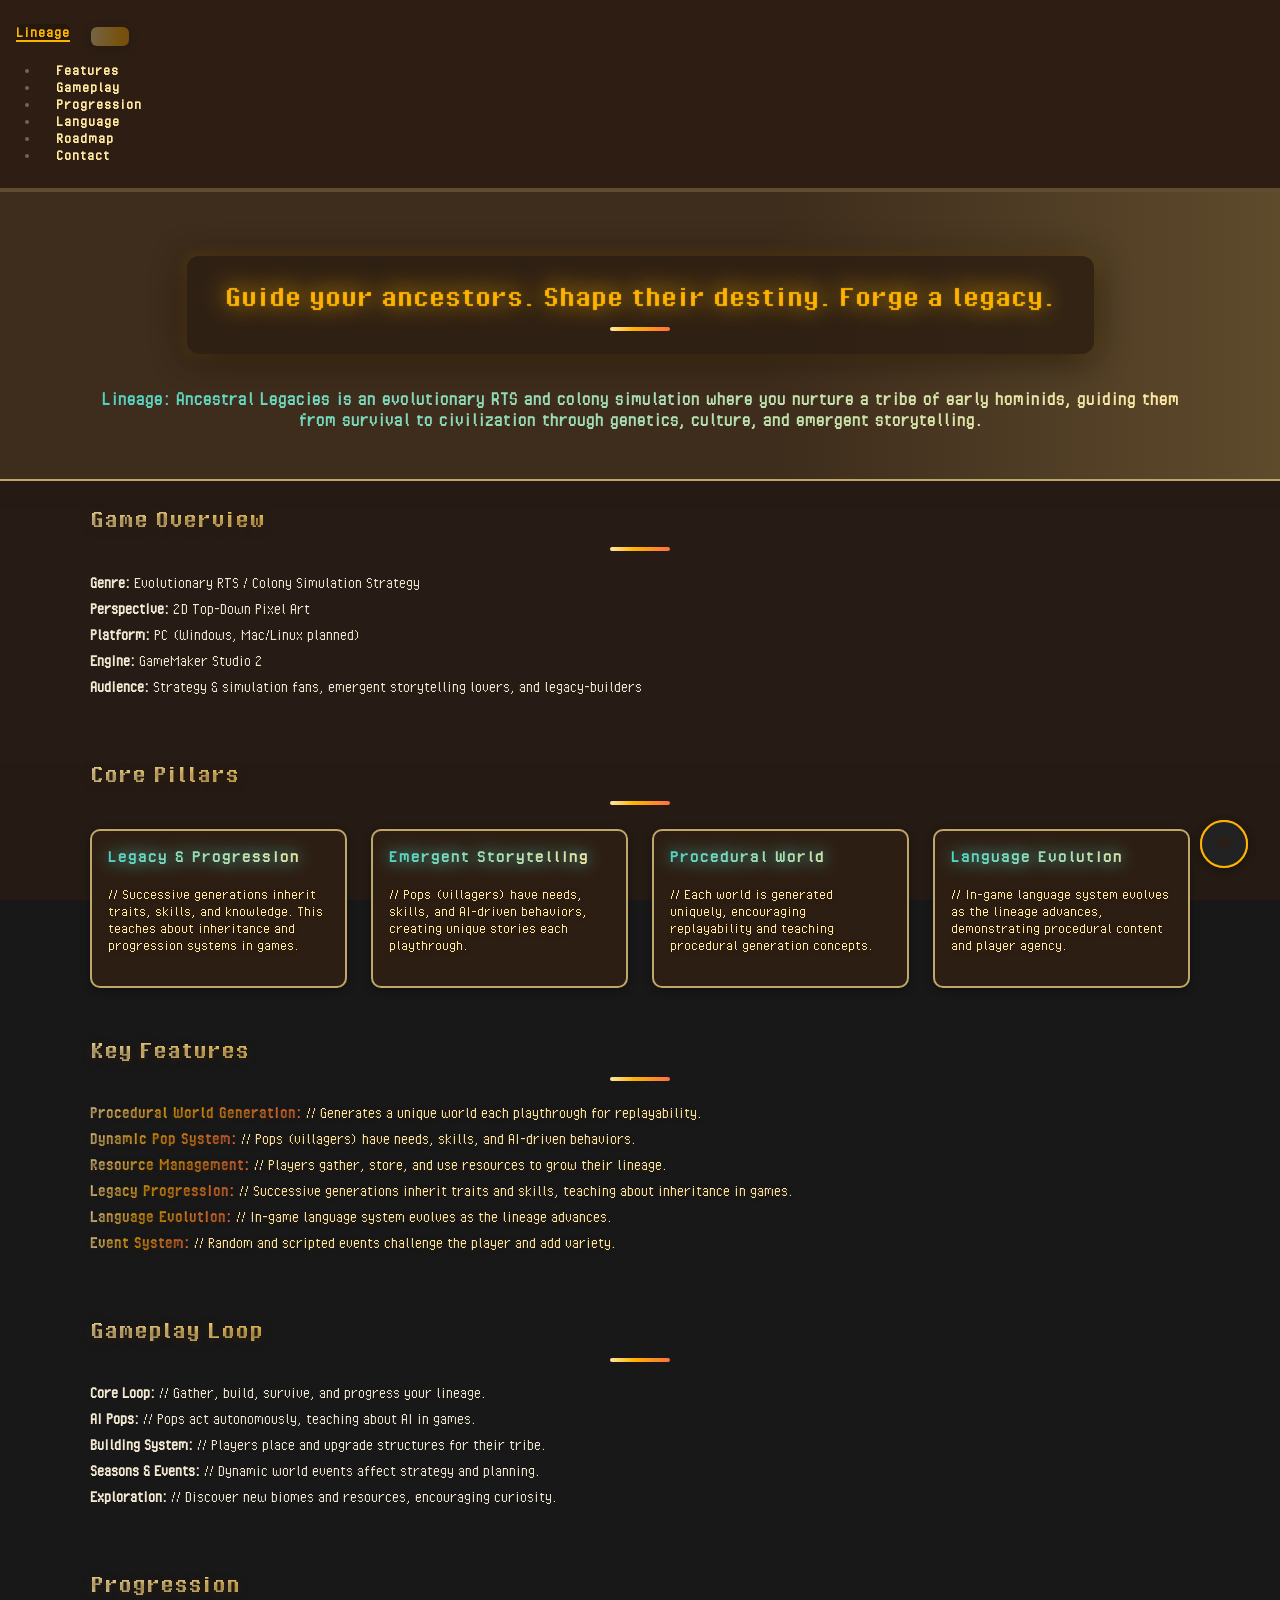
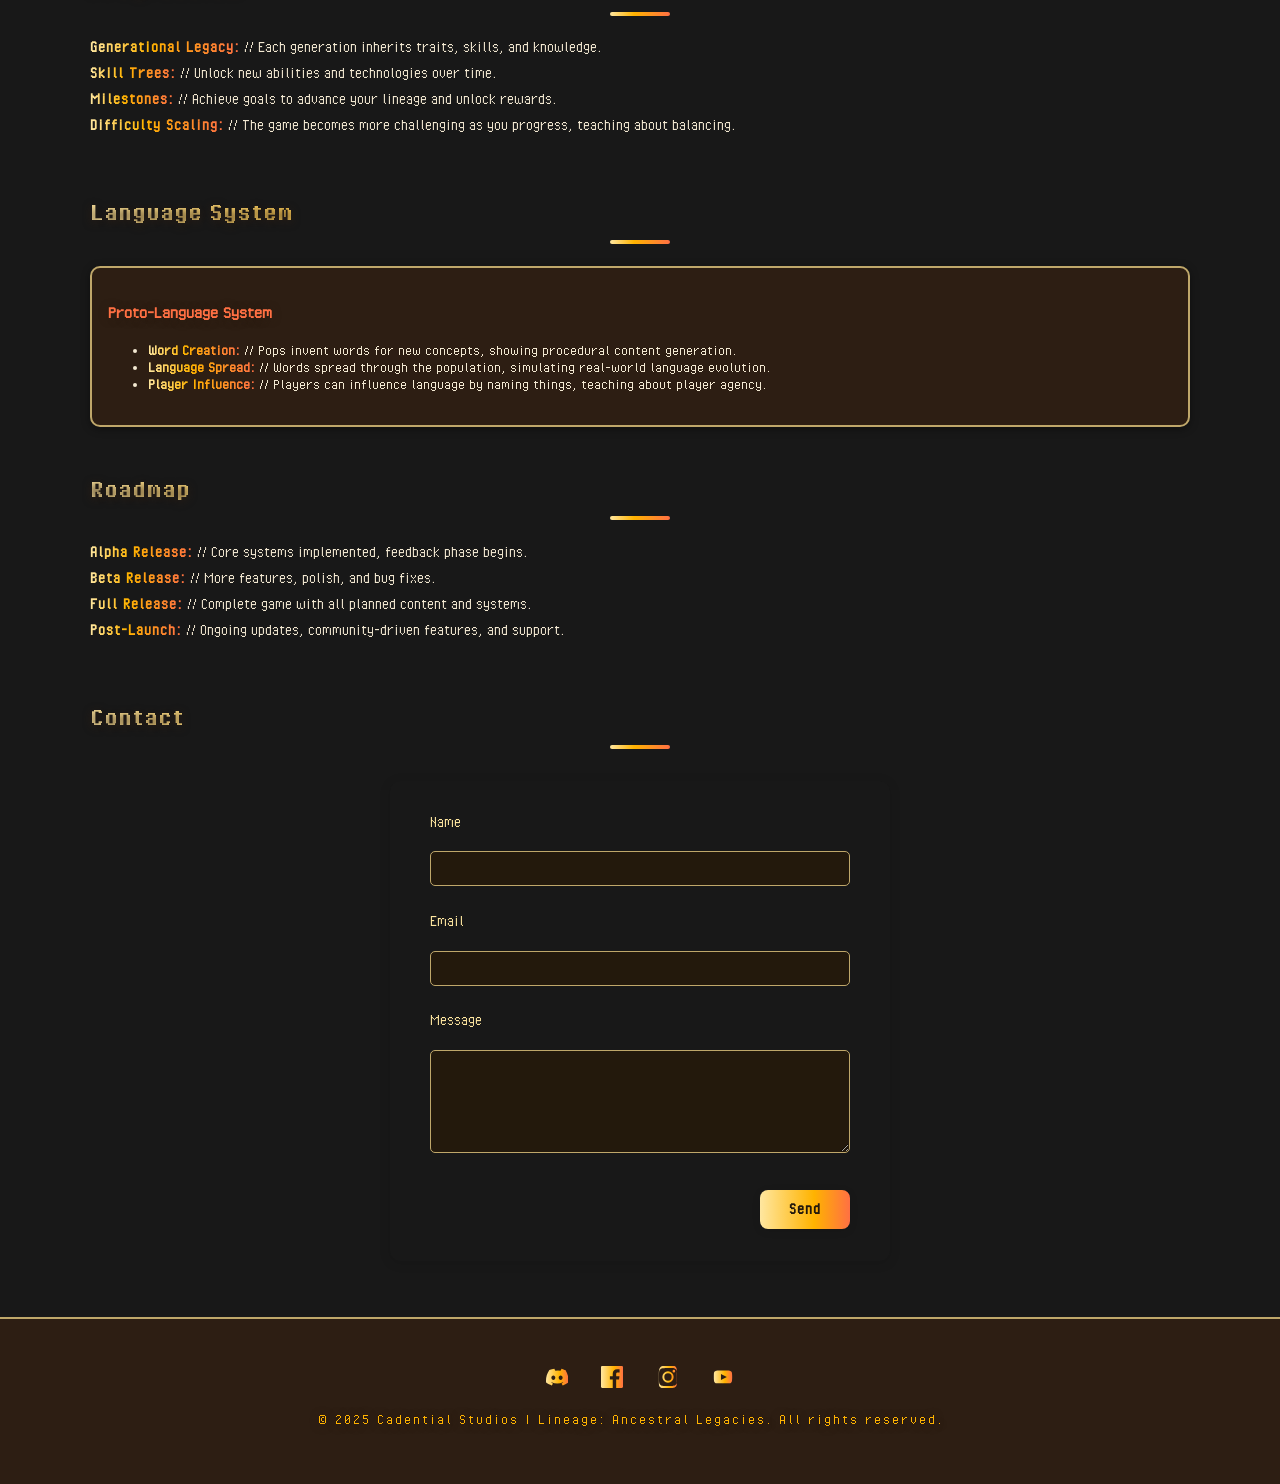
==== commit 65037a83: "Refactor navigation structure and enhance header functionality; add site variables configuration" ====
--- a/index.html
+++ b/index.html
@@ -14,30 +14,24 @@
 </head>
 <body>
     <header>
-        <div class="container header-flex header-animate" id="header-animate">
-            <button id="nav-toggle" aria-label="Toggle navigation" class="nav-toggle header-animate-stagger" tabindex="0" style="display:none;">
-                <span class="nav-toggle-bar"></span>
-                <span class="nav-toggle-bar"></span>
-                <span class="nav-toggle-bar"></span>
+        <nav class="main-nav">
+            <a href="index.html" class="logo">Lineage</a>
+            <button class="hamburger" id="hamburger-btn" aria-label="Open navigation" aria-expanded="false" aria-controls="nav-menu">
+                <span class="bar"></span>
+                <span class="bar"></span>
+                <span class="bar"></span>
             </button>
-            <h1 class="site-title-advanced header-animate-stagger">
-                <span class="site-title-main">Lineage</span>
-                <span class="site-title-sub">Ancestral Legacies</span>
-            </h1>
-            <nav id="main-nav" class="header-animate-stagger">
-                <a href="index.html" id="nav-overview">Overview</a>
-                <a href="features.html" id="nav-features">Features</a>
-                <a href="gameplay.html" id="nav-gameplay">Gameplay</a>
-                <a href="progression.html" id="nav-progression">Progression</a>
-                <a href="language.html" id="nav-language">Language</a>
-                <a href="roadmap.html" id="nav-roadmap">Roadmap</a>
-                <a href="contact.html" id="nav-contact">Contact</a>
-                <a href="admin.html" id="nav-admin" class="nav-link">Admin Center</a>
-            </nav>
-            <!-- Login/Account button, updated by JS based on session -->
-            <div id="login-area" class="header-animate-stagger" style="margin-left:auto;"></div>
-        </div>
+            <ul class="nav-menu" id="nav-menu">
+                <li><a href="features.html">Features</a></li>
+                <li><a href="gameplay.html">Gameplay</a></li>
+                <li><a href="progression.html">Progression</a></li>
+                <li><a href="language.html">Language</a></li>
+                <li><a href="roadmap.html">Roadmap</a></li>
+                <li><a href="contact.html">Contact</a></li>
+            </ul>
+        </nav>
     </header>
+
     <main>
         <section id="hero">
             <div class="container">
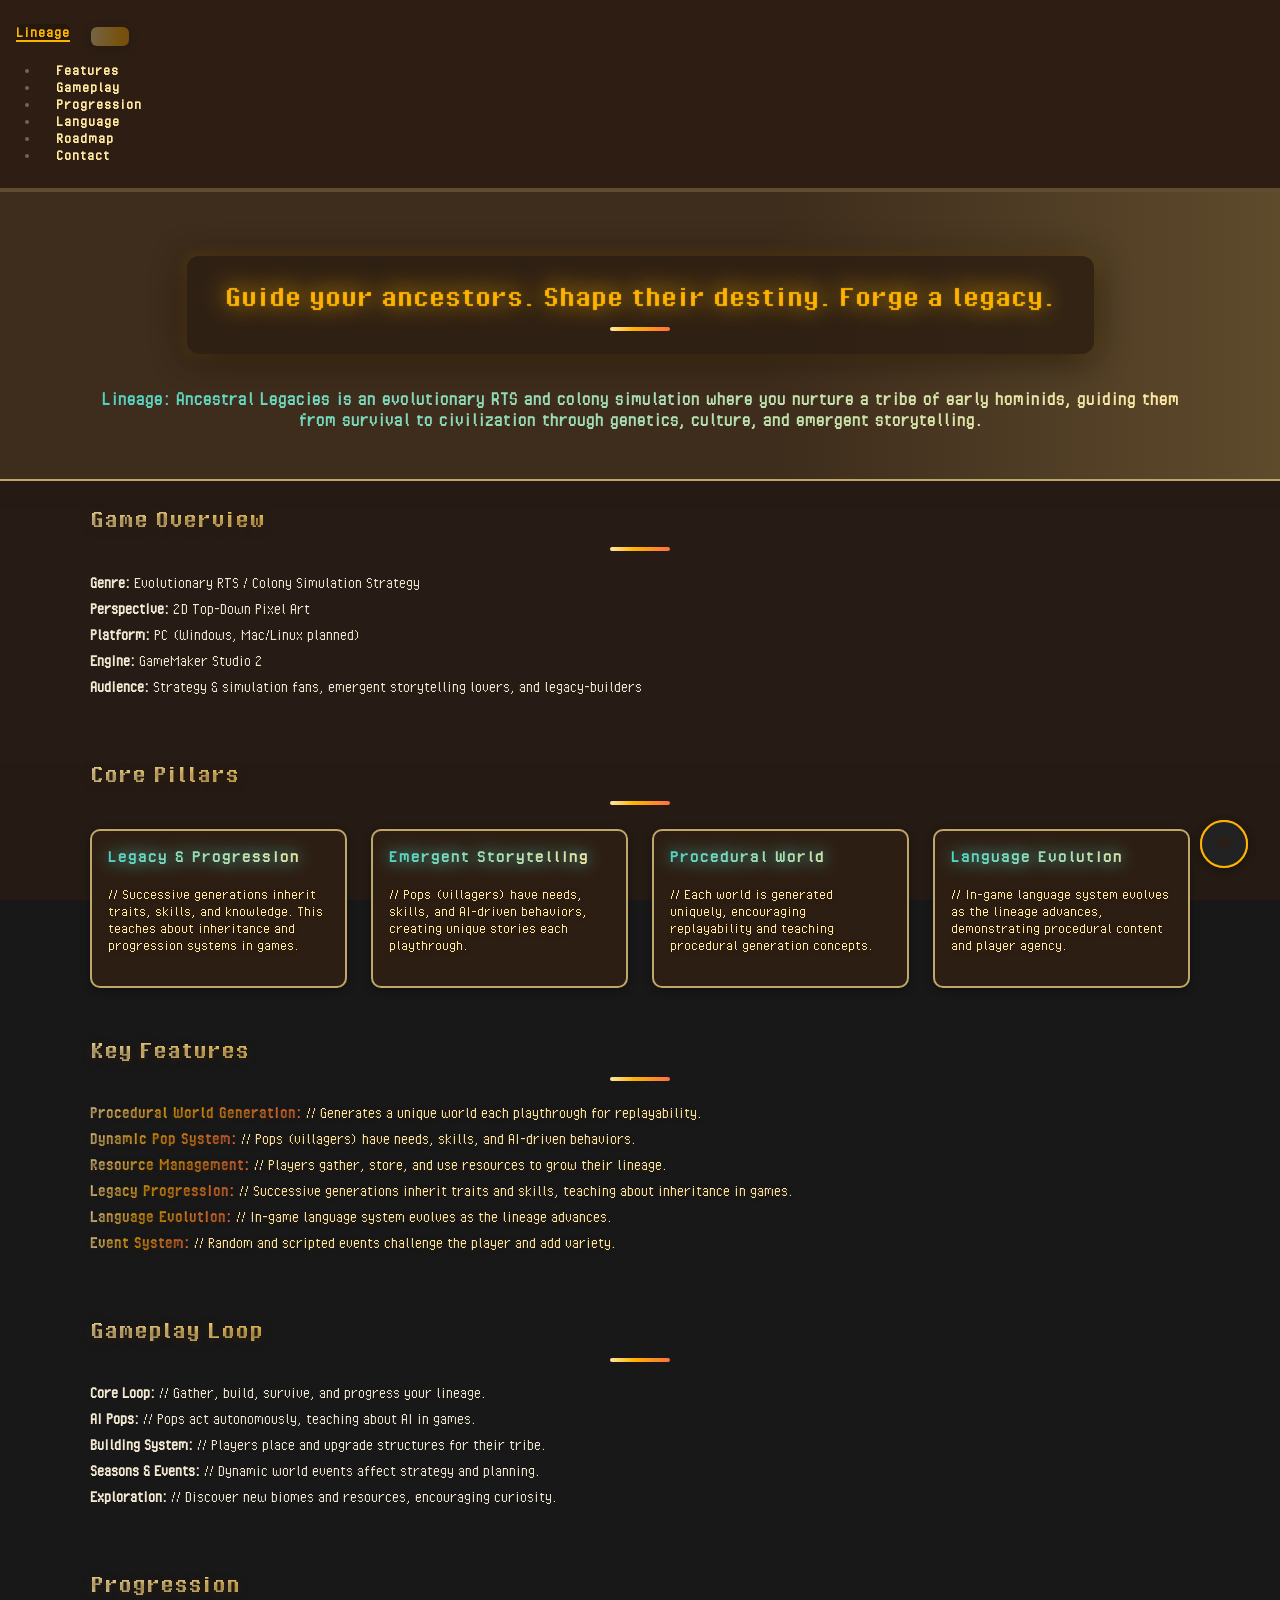
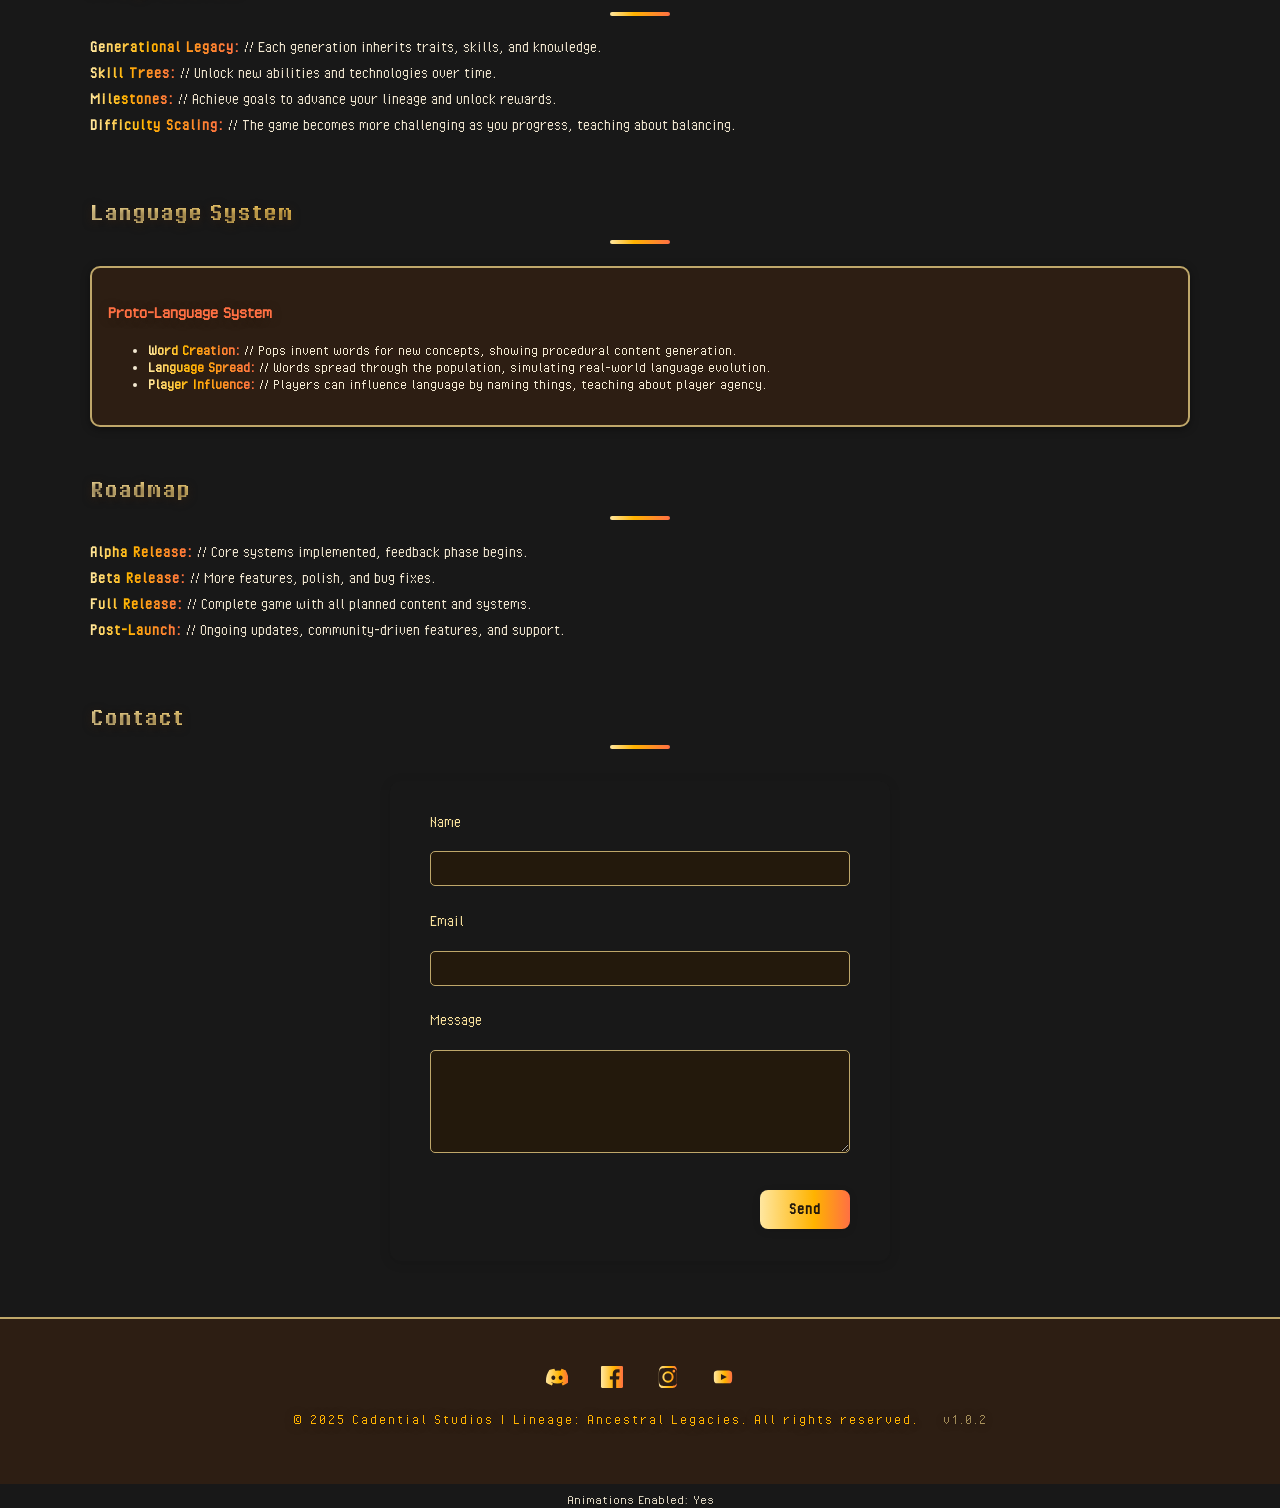
==== commit a199ed8b: "Refactor code structure and remove redundant sections for improved readability and maintainability" ====
--- a/index.html
+++ b/index.html
@@ -198,17 +198,27 @@
         }
     }
 
-    // Inject version number from package.json into the footer
-    // Using a placeholder span with id 'site-version' for dynamic version injection
-    fetch('package.json')
+    // Inject version number and animationsEnabled from site-variables.json into the footer
+    fetch('site-variables.json')
         .then(response => response.json())
         .then(data => {
-            const version = data.version;
+            const version = data.websiteVersion;
             document.getElementById('site-version').innerText = `v${version}`;
+            // Show animationsEnabled status at the bottom of the page
+            let animStatus = document.getElementById('animations-status');
+            if (!animStatus) {
+                animStatus = document.createElement('div');
+                animStatus.id = 'animations-status';
+                animStatus.style.textAlign = 'center';
+                animStatus.style.fontSize = '0.9em';
+                animStatus.style.margin = '8px 0 0 0';
+                document.body.appendChild(animStatus);
+            }
+            animStatus.innerText = `Animations Enabled: ${data.animationsEnabled ? 'Yes' : 'No'}`;
         })
         .catch(error => {
-            console.error('Error loading version:', error);
-            document.getElementById('site-version').innerText = ''; // Fallback in case of error
+            console.error('Error loading site variables:', error);
+            document.getElementById('site-version').innerText = '';
         });
     </script>
 </body>
--- a/style.css
+++ b/style.css
@@ -977,3 +977,23 @@
 .hero-anim-text.visible {
   opacity: 1;
 }
+
+/* Login Button Styling */
+#login-btn.nav-link.account-nav-link {
+    background: none;
+    border: 2px solid var(--accent-gold);
+    color: var(--accent-gold);
+    border-radius: 4px;
+    padding: 0.18em 0.85em;
+    font-size: 1em;
+    font-weight: bold;
+    cursor: pointer;
+    transition: background 0.2s, color 0.2s, border-color 0.2s;
+    margin: 0.2em 0.5em;
+    outline: none;
+}
+#login-btn.nav-link.account-nav-link:hover, #login-btn.nav-link.account-nav-link:focus {
+    background: var(--accent-gold);
+    color: #2d1e13;
+    border-color: var(--accent-orange);
+}
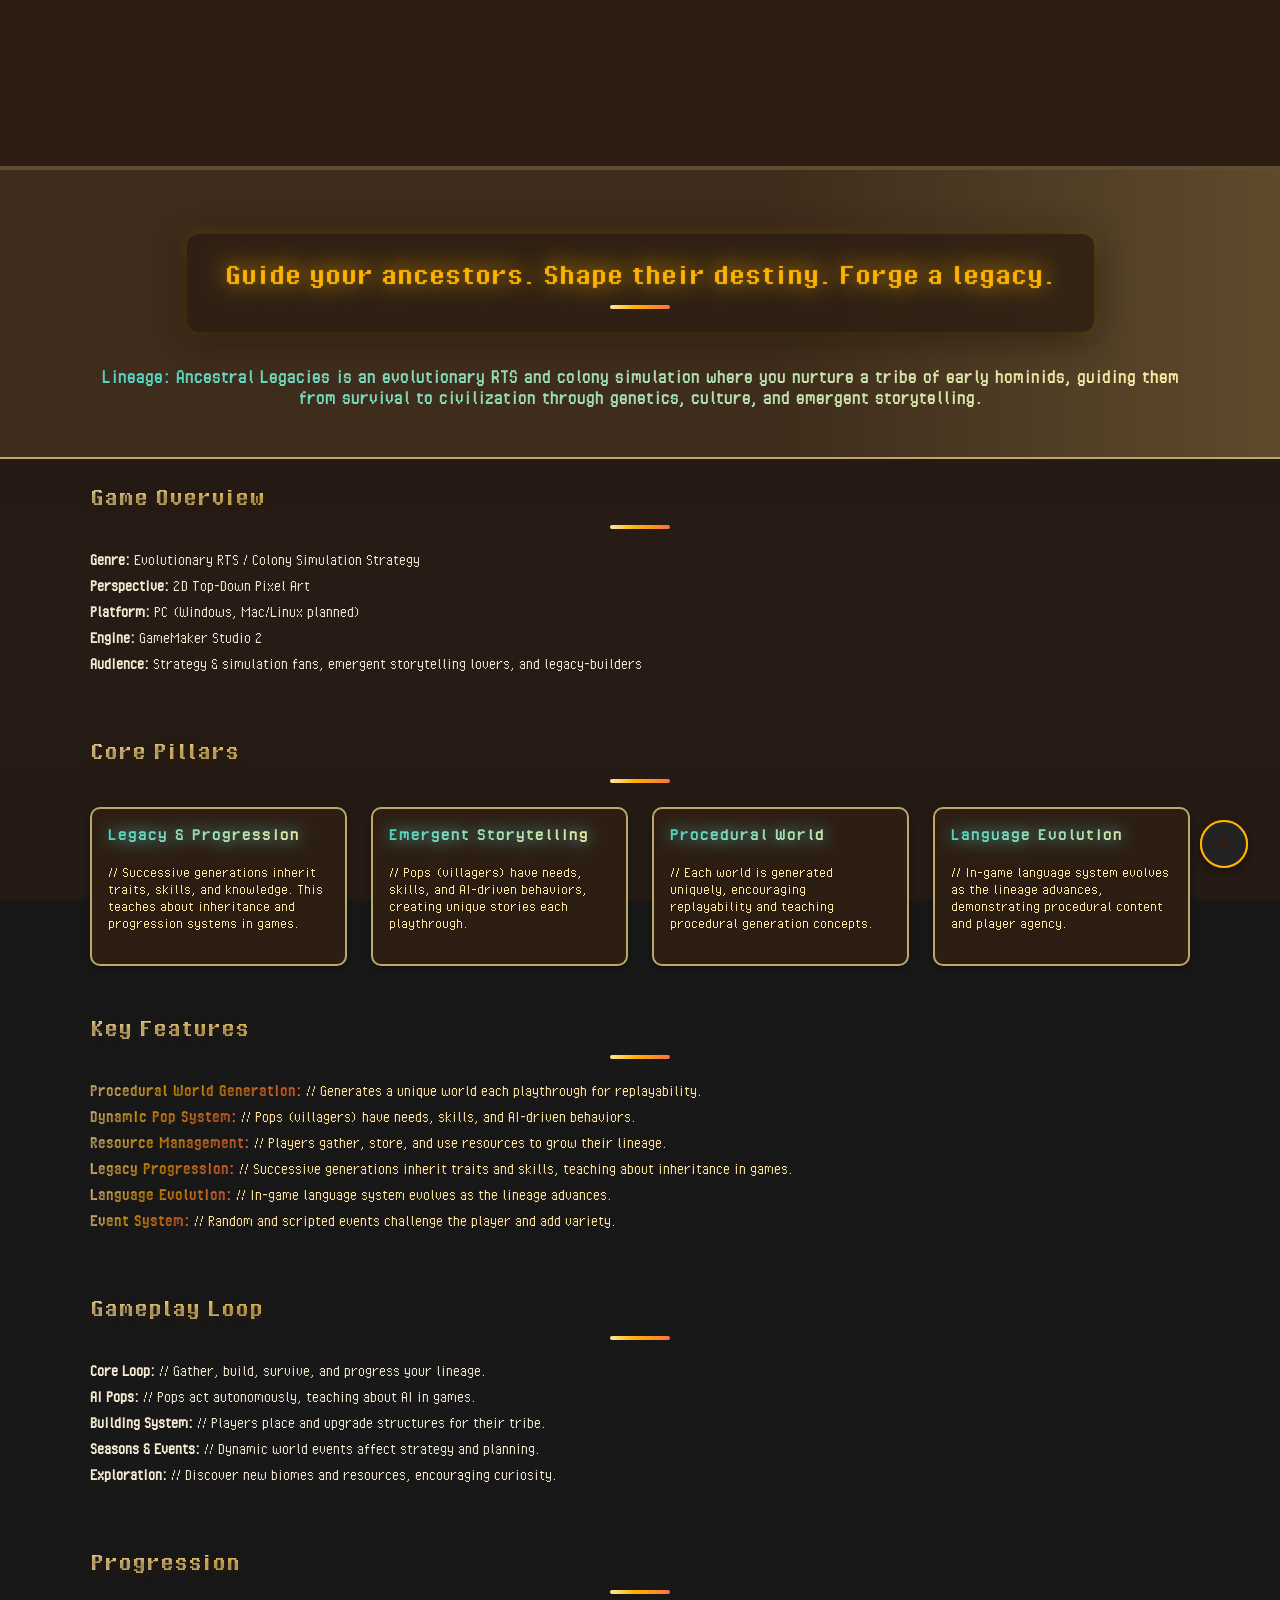
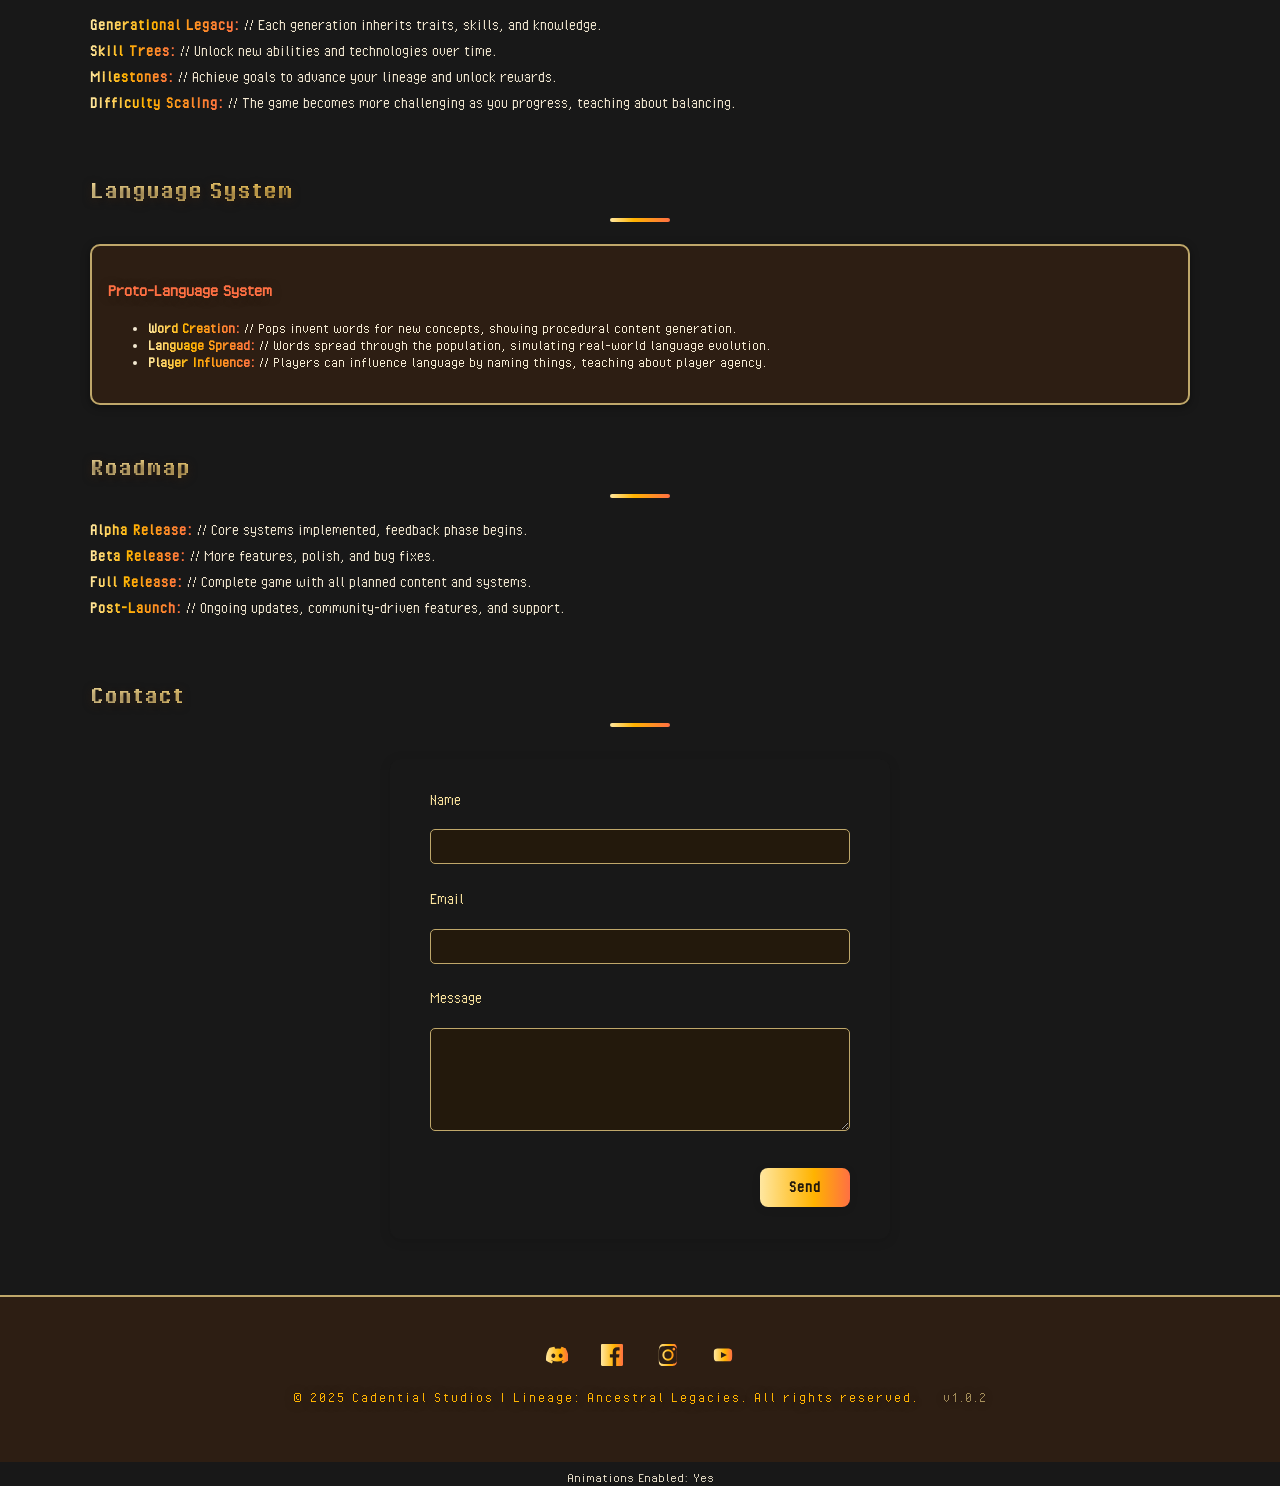
==== commit b2bdb444: "Load shared header on all pages" ====
--- a/index.html
+++ b/index.html
@@ -13,24 +13,7 @@
     -->
 </head>
 <body>
-    <header>
-        <nav class="main-nav">
-            <a href="index.html" class="logo">Lineage</a>
-            <button class="hamburger" id="hamburger-btn" aria-label="Open navigation" aria-expanded="false" aria-controls="nav-menu">
-                <span class="bar"></span>
-                <span class="bar"></span>
-                <span class="bar"></span>
-            </button>
-            <ul class="nav-menu" id="nav-menu">
-                <li><a href="features.html">Features</a></li>
-                <li><a href="gameplay.html">Gameplay</a></li>
-                <li><a href="progression.html">Progression</a></li>
-                <li><a href="language.html">Language</a></li>
-                <li><a href="roadmap.html">Roadmap</a></li>
-                <li><a href="contact.html">Contact</a></li>
-            </ul>
-        </nav>
-    </header>
+    <header></header>
 
     <main>
         <section id="hero">
